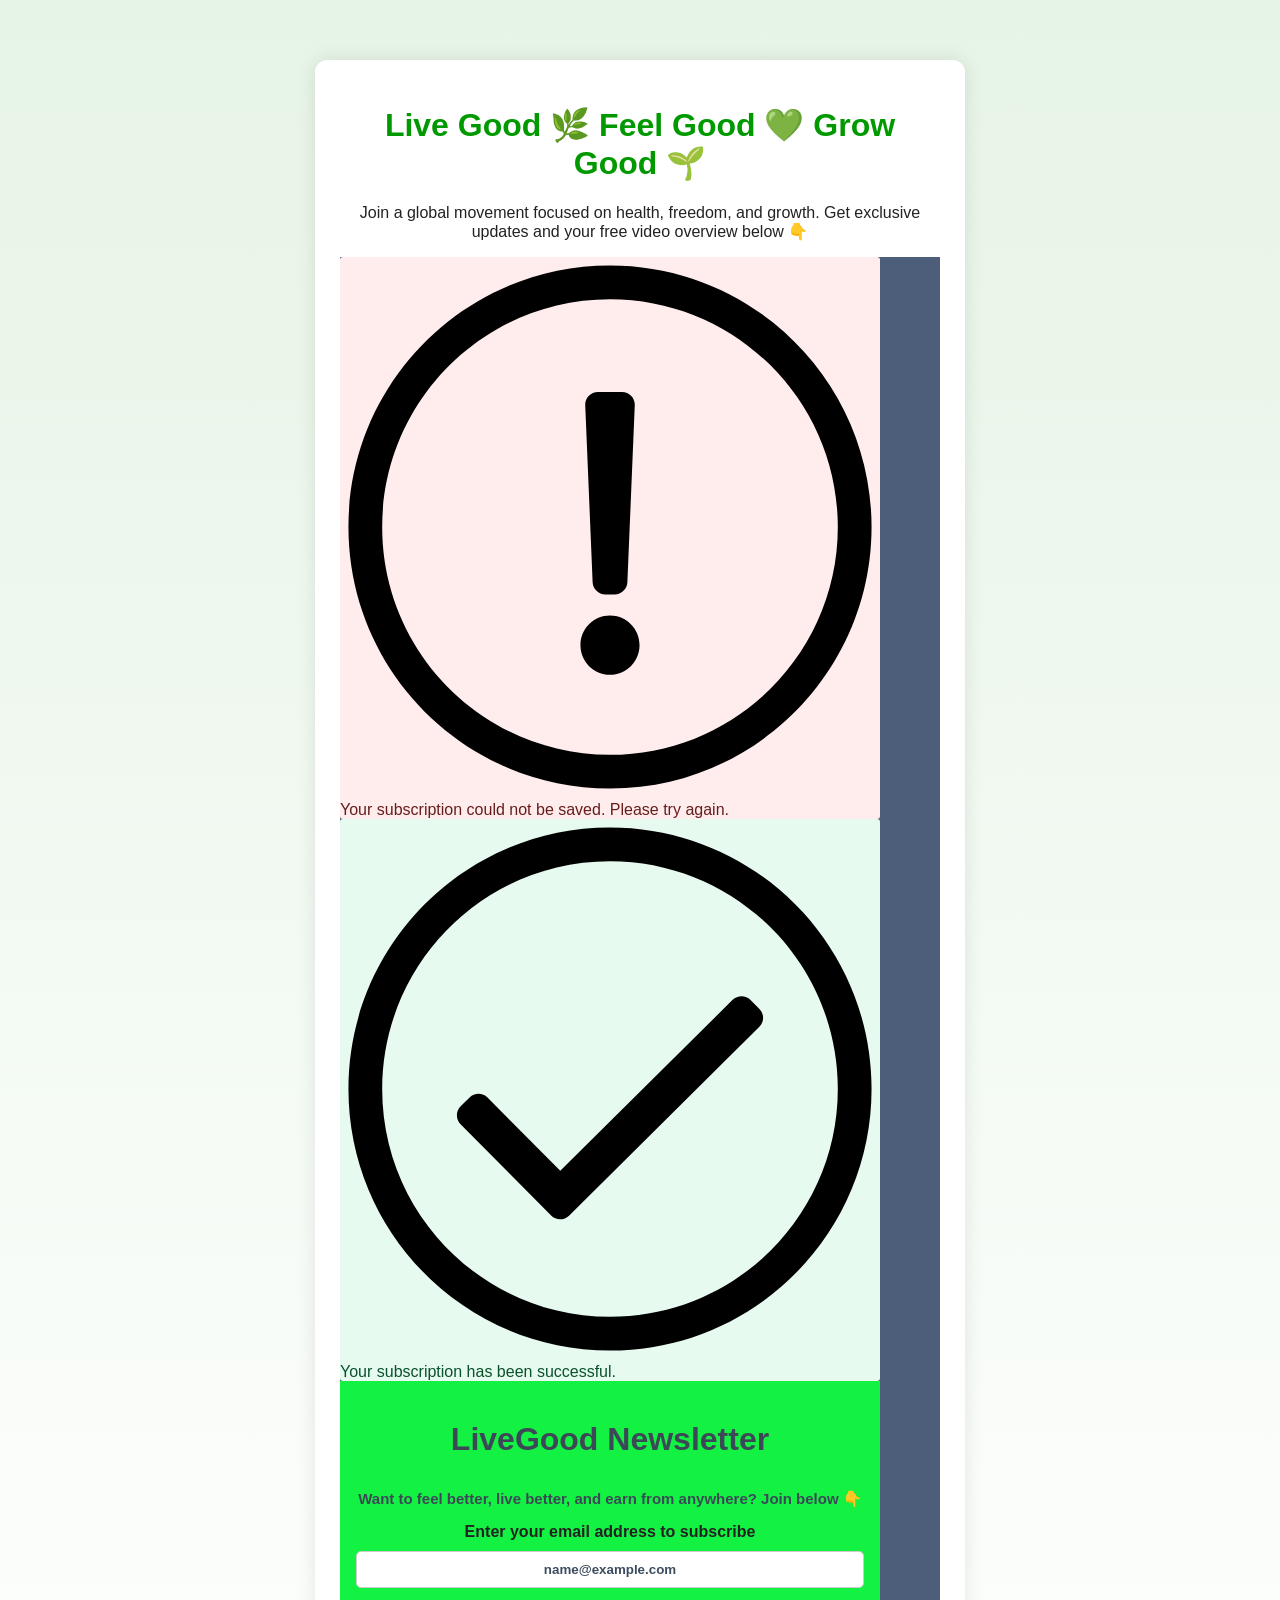
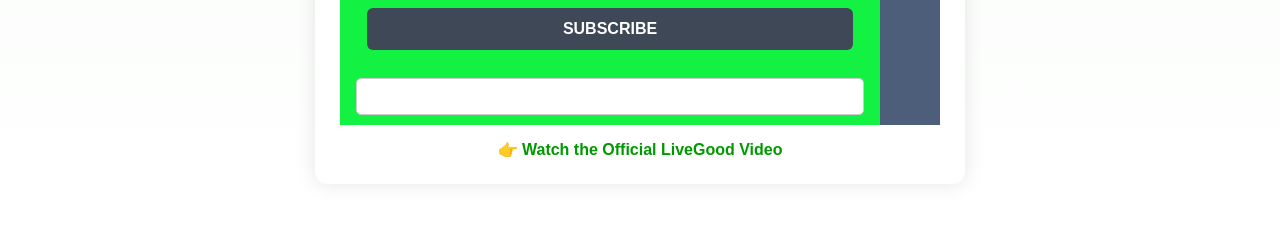
==== index.html @ 509481cb "Update index.html" ====
<!DOCTYPE html>
<html lang="en">
<head>
  <meta charset="UTF-8" />
  <meta name="viewport" content="width=device-width, initial-scale=1.0"/>
  <title>LiveGood | Join the Movement 🌿</title>
  <link rel="stylesheet" href="style.css"/>

  <!-- Begin Brevo Form Styles -->
  <style>
    @font-face {
      font-display: block;
      font-family: Roboto;
      src: url(https://assets.brevo.com/font/Roboto/Latin/normal/normal/7529907e9eaf8ebb5220c5f9850e3811.woff2) format("woff2"),
           url(https://assets.brevo.com/font/Roboto/Latin/normal/normal/25c678feafdc175a70922a116c9be3e7.woff) format("woff");
    }
    @font-face {
      font-display: fallback;
      font-family: Roboto;
      font-weight: 600;
      src: url(https://assets.brevo.com/font/Roboto/Latin/medium/normal/6e9caeeafb1f3491be3e32744bc30440.woff2) format("woff2"),
           url(https://assets.brevo.com/font/Roboto/Latin/medium/normal/71501f0d8d5aa95960f6475d5487d4c2.woff) format("woff");
    }
    @font-face {
      font-display: fallback;
      font-family: Roboto;
      font-weight: 700;
      src: url(https://assets.brevo.com/font/Roboto/Latin/bold/normal/3ef7cf158f310cf752d5ad08cd0e7e60.woff2) format("woff2"),
           url(https://assets.brevo.com/font/Roboto/Latin/bold/normal/ece3a1d82f18b60bcce0211725c476aa.woff) format("woff");
    }

    #sib-container input::placeholder,
    #sib-container textarea::placeholder {
      text-align: center;
      font-weight: 700;
      font-family: Helvetica, sans-serif;
      color: #3c4c5e;
    }
    #sib-container a { text-decoration: underline; color: #1983e8; }
  </style>
  <link rel="stylesheet" href="https://sibforms.com/forms/end-form/build/sib-styles.css"/>
  <!-- End Brevo Form Styles -->
</head>

<body>
  <div class="container">
    <h1>Live Good 🌿 Feel Good 💚 Grow Good 🌱</h1>
    <p>Join a global movement focused on health, freedom, and growth. Get exclusive updates and your free video overview below 👇</p>

    <!-- ✅ START: Brevo Form -->
    <div class="sib-form" style="text-align:center; background-color:#4d5e7b;">
      <div id="sib-form-container" class="sib-form-container">
        <div id="error-message" class="sib-form-message-panel" style="font-size:16px; text-align:left; font-family:Helvetica, sans-serif; color:#661d1d; background-color:#ffeded; border-radius:3px; border-color:#ff4949; max-width:540px;">
          <div class="sib-form-message-panel__text sib-form-message-panel__text--center">
            <svg viewBox="0 0 512 512" class="sib-icon sib-notification__icon">
              <path d="M256 40c118.621 0 216 96.075 216 216 0 119.291-96.61 216-216 216-119.244 0-216-96.562-216-216 0-119.203 96.602-216 216-216m0-32C119.043 8 8 119.083 8 256c0 136.997 111.043 248 248 248s248-111.003 248-248C504 119.083 392.957 8 256 8zm-11.49 120h22.979c6.823 0 12.274 5.682 11.99 12.5l-7 168c-.268 6.428-5.556 11.5-11.99 11.5h-8.979c-6.433 0-11.722-5.073-11.99-11.5l-7-168c-.283-6.818 5.167-12.5 11.99-12.5zM256 340c-15.464 0-28 12.536-28 28s12.536 28 28 28 28-12.536 28-28-12.536-28-28-28z"/>
            </svg>
            <span class="sib-form-message-panel__inner-text">Your subscription could not be saved. Please try again.</span>
          </div>
        </div>

        <div id="success-message" class="sib-form-message-panel" style="font-size:16px; text-align:left; font-family:Helvetica, sans-serif; color:#085229; background-color:#e7faf0; border-radius:3px; border-color:#13ce66; max-width:540px;">
          <div class="sib-form-message-panel__text sib-form-message-panel__text--center">
            <svg viewBox="0 0 512 512" class="sib-icon sib-notification__icon">
              <path d="M256 8C119.033 8 8 119.033 8 256s111.033 248 248 248 248-111.033 248-248S392.967 8 256 8zm0 464c-118.664 0-216-96.055-216-216 0-118.663 96.055-216 216-216 118.664 0 216 96.055 216 216 0 118.663-96.055 216-216 216zm141.63-274.961L217.15 376.071c-4.705 4.667-12.303 4.637-16.97-.068l-85.878-86.572c-4.667-4.705-4.637-12.303.068-16.97l8.52-8.451c4.705-4.667 12.303-4.637 16.97.068l68.976 69.533 163.441-162.13c4.705-4.667 12.303-4.637 16.97.068l8.451 8.52c4.668 4.705 4.637 12.303-.068 16.97z"/>
            </svg>
            <span class="sib-form-message-panel__inner-text">Your subscription has been successful.</span>
          </div>
        </div>

        <div id="sib-container" class="sib-container--large sib-container--vertical" style="text-align:center; background-color:rgba(19,242,66,1); max-width:540px; border-width:0px; border-color:#C0CCD9; border-style:solid; direction:ltr">
          <form id="sib-form" method="POST" action="https://a145c71f.sibforms.com/serve/[base64]" data-type="subscription">
            <div style="padding: 8px 0;">
              <p style="font-size:32px; font-weight:700; color:#3C4858;">LiveGood Newsletter</p>
              <p style="font-size:15px; font-weight:700; color:#3C4858;">Want to feel better, live better, and earn from anywhere? Join below 👇</p>

              <label for="EMAIL" style="font-weight:700; display:block; margin-top:6px;">Enter your email address to subscribe</label>
              <!-- IMPORTANT: make this an actual email field -->
              <input class="input" type="email" id="EMAIL" name="EMAIL" autocomplete="email" placeholder="name@example.com" data-required="true" required />

              <button class="sib-form-block__button sib-form-block__button-with-loader" type="submit"
                      style="font-size:16px; font-weight:700; color:#FFFFFF; background-color:#3E4857; border-radius:6px; border:0; padding:12px 18px; margin-top:10px; cursor:pointer;">
                SUBSCRIBE
              </button>
            </div>
            <input type="hidden" name="locale" value="en"/>
            <input type="text" name="email_address_check" value="" class="input--hidden"/>
          </form>
        </div>
      </div>
    </div>
    <!-- ✅ END: Brevo Form -->

    <a class="primary-link" href="https://www.LiveGoodTour.com/mofa1920" target="_blank" rel="noopener">
      👉 Watch the Official LiveGood Video
    </a>
  </div>

  <!-- Brevo scripts -->
  <script>
    window.REQUIRED_CODE_ERROR_MESSAGE = 'Please choose a country code';
    window.LOCALE = 'en';
    window.EMAIL_INVALID_MESSAGE = window.SMS_INVALID_MESSAGE = "The information provided is invalid. Please review the field format and try again.";
    window.REQUIRED_ERROR_MESSAGE = "This field cannot be left blank.";
    window.GENERIC_INVALID_MESSAGE = "The information provided is invalid. Please review the field format and try again.";
    var AUTOHIDE = Boolean(0);
  </script>
  <script defer src="https://sibforms.com/forms/end-form/build/main.js"></script>
  <!-- End Brevo scripts -->
</body>
</html>
---- style.css ----
body {
  font-family: Arial, sans-serif;
  background: linear-gradient(180deg, #e6f4e6, #ffffff);
  color: #222;
  text-align: center;
  margin: 0;
  padding: 0;
}

.container {
  max-width: 600px;
  margin: 60px auto;
  background: white;
  padding: 25px;
  border-radius: 12px;
  box-shadow: 0 0 20px rgba(0,0,0,0.1);
}

h1 {
  color: #009900;
}

input, button {
  width: 90%;
  padding: 10px;
  margin: 10px 0;
  border-radius: 5px;
  border: 1px solid #ccc;
}

button {
  background-color: #009900;
  color: white;
  font-weight: bold;
  border: none;
  cursor: pointer;
}

button:hover {
  background-color: #00b300;
}

a {
  display: inline-block;
  margin-top: 15px;
  color: #009900;
  text-decoration: none;
  font-weight: bold;
}
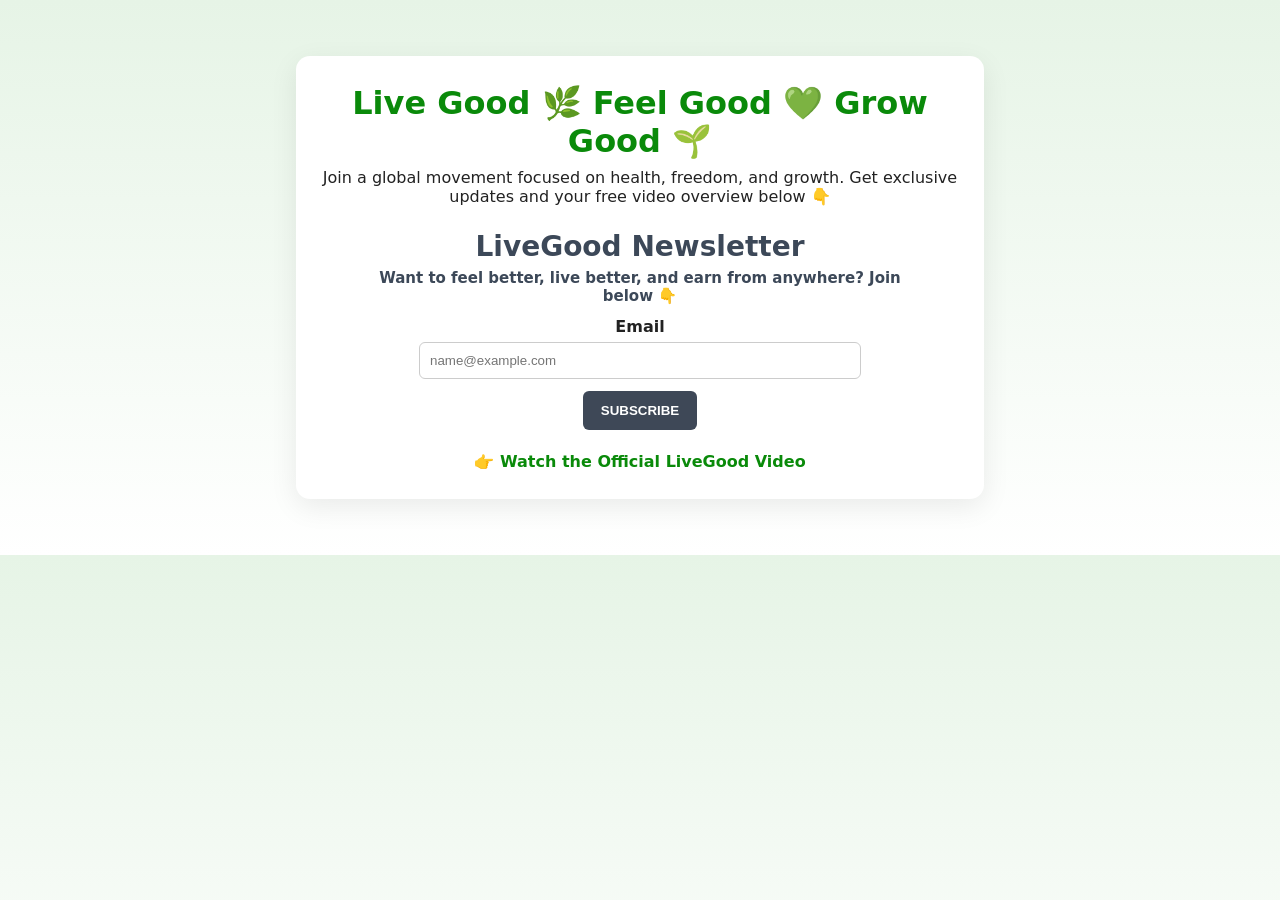
==== commit 4fe30368: "Update index.html" ====
--- a/index.html
+++ b/index.html
@@ -6,106 +6,50 @@
   <title>LiveGood | Join the Movement 🌿</title>
   <link rel="stylesheet" href="style.css"/>
 
-  <!-- Begin Brevo Form Styles -->
-  <style>
-    @font-face {
-      font-display: block;
-      font-family: Roboto;
-      src: url(https://assets.brevo.com/font/Roboto/Latin/normal/normal/7529907e9eaf8ebb5220c5f9850e3811.woff2) format("woff2"),
-           url(https://assets.brevo.com/font/Roboto/Latin/normal/normal/25c678feafdc175a70922a116c9be3e7.woff) format("woff");
-    }
-    @font-face {
-      font-display: fallback;
-      font-family: Roboto;
-      font-weight: 600;
-      src: url(https://assets.brevo.com/font/Roboto/Latin/medium/normal/6e9caeeafb1f3491be3e32744bc30440.woff2) format("woff2"),
-           url(https://assets.brevo.com/font/Roboto/Latin/medium/normal/71501f0d8d5aa95960f6475d5487d4c2.woff) format("woff");
-    }
-    @font-face {
-      font-display: fallback;
-      font-family: Roboto;
-      font-weight: 700;
-      src: url(https://assets.brevo.com/font/Roboto/Latin/bold/normal/3ef7cf158f310cf752d5ad08cd0e7e60.woff2) format("woff2"),
-           url(https://assets.brevo.com/font/Roboto/Latin/bold/normal/ece3a1d82f18b60bcce0211725c476aa.woff) format("woff");
-    }
-
-    #sib-container input::placeholder,
-    #sib-container textarea::placeholder {
-      text-align: center;
-      font-weight: 700;
-      font-family: Helvetica, sans-serif;
-      color: #3c4c5e;
-    }
-    #sib-container a { text-decoration: underline; color: #1983e8; }
-  </style>
-  <link rel="stylesheet" href="https://sibforms.com/forms/end-form/build/sib-styles.css"/>
-  <!-- End Brevo Form Styles -->
+  <!-- Optional font fallback -->
+  <link rel="preconnect" href="https://fonts.googleapis.com">
+  <link rel="stylesheet" href="https://fonts.googleapis.com/css2?family=Roboto:wght@400;600;700&display=swap">
 </head>
 
 <body>
   <div class="container">
     <h1>Live Good 🌿 Feel Good 💚 Grow Good 🌱</h1>
-    <p>Join a global movement focused on health, freedom, and growth. Get exclusive updates and your free video overview below 👇</p>
+    <p>Join a global movement focused on health, freedom, and growth.  
+       Get exclusive updates and your free video overview below 👇</p>
 
-    <!-- ✅ START: Brevo Form -->
-    <div class="sib-form" style="text-align:center; background-color:#4d5e7b;">
-      <div id="sib-form-container" class="sib-form-container">
-        <div id="error-message" class="sib-form-message-panel" style="font-size:16px; text-align:left; font-family:Helvetica, sans-serif; color:#661d1d; background-color:#ffeded; border-radius:3px; border-color:#ff4949; max-width:540px;">
-          <div class="sib-form-message-panel__text sib-form-message-panel__text--center">
-            <svg viewBox="0 0 512 512" class="sib-icon sib-notification__icon">
-              <path d="M256 40c118.621 0 216 96.075 216 216 0 119.291-96.61 216-216 216-119.244 0-216-96.562-216-216 0-119.203 96.602-216 216-216m0-32C119.043 8 8 119.083 8 256c0 136.997 111.043 248 248 248s248-111.003 248-248C504 119.083 392.957 8 256 8zm-11.49 120h22.979c6.823 0 12.274 5.682 11.99 12.5l-7 168c-.268 6.428-5.556 11.5-11.99 11.5h-8.979c-6.433 0-11.722-5.073-11.99-11.5l-7-168c-.283-6.818 5.167-12.5 11.99-12.5zM256 340c-15.464 0-28 12.536-28 28s12.536 28 28 28 28-12.536 28-28-12.536-28-28-28z"/>
-            </svg>
-            <span class="sib-form-message-panel__inner-text">Your subscription could not be saved. Please try again.</span>
-          </div>
-        </div>
+    <!-- ✅ Minimal Brevo Form -->
+    <form id="sib-form"
+          method="POST"
+          action="https://a145c71f.sibforms.com/serve/[base64]"
+          data-type="subscription"
+          novalidate>
+      <div style="padding:8px 0; max-width:540px; margin:0 auto; text-align:center;">
+        <p style="font-size:28px; font-weight:700; color:#3C4858; margin:0 0 6px;">LiveGood Newsletter</p>
+        <p style="font-size:15px; font-weight:600; color:#3C4858; margin:0 0 12px;">
+          Want to feel better, live better, and earn from anywhere? Join below 👇
+        </p>
 
-        <div id="success-message" class="sib-form-message-panel" style="font-size:16px; text-align:left; font-family:Helvetica, sans-serif; color:#085229; background-color:#e7faf0; border-radius:3px; border-color:#13ce66; max-width:540px;">
-          <div class="sib-form-message-panel__text sib-form-message-panel__text--center">
-            <svg viewBox="0 0 512 512" class="sib-icon sib-notification__icon">
-              <path d="M256 8C119.033 8 8 119.033 8 256s111.033 248 248 248 248-111.033 248-248S392.967 8 256 8zm0 464c-118.664 0-216-96.055-216-216 0-118.663 96.055-216 216-216 118.664 0 216 96.055 216 216 0 118.663-96.055 216-216 216zm141.63-274.961L217.15 376.071c-4.705 4.667-12.303 4.637-16.97-.068l-85.878-86.572c-4.667-4.705-4.637-12.303.068-16.97l8.52-8.451c4.705-4.667 12.303-4.637 16.97.068l68.976 69.533 163.441-162.13c4.705-4.667 12.303-4.637 16.97.068l8.451 8.52c4.668 4.705 4.637 12.303-.068 16.97z"/>
-            </svg>
-            <span class="sib-form-message-panel__inner-text">Your subscription has been successful.</span>
-          </div>
-        </div>
+        <label for="EMAIL" style="font-weight:700; display:block; margin:8px 0 6px;">Email</label>
+        <input type="email" id="EMAIL" name="EMAIL" placeholder="name@example.com"
+               required autocomplete="email"
+               style="width:100%; max-width:420px; padding:10px; border:1px solid #ccc; border-radius:6px;">
 
-        <div id="sib-container" class="sib-container--large sib-container--vertical" style="text-align:center; background-color:rgba(19,242,66,1); max-width:540px; border-width:0px; border-color:#C0CCD9; border-style:solid; direction:ltr">
-          <form id="sib-form" method="POST" action="https://a145c71f.sibforms.com/serve/[base64]" data-type="subscription">
-            <div style="padding: 8px 0;">
-              <p style="font-size:32px; font-weight:700; color:#3C4858;">LiveGood Newsletter</p>
-              <p style="font-size:15px; font-weight:700; color:#3C4858;">Want to feel better, live better, and earn from anywhere? Join below 👇</p>
+        <button type="submit"
+                style="display:inline-block; margin-top:12px; padding:12px 18px; border:0; border-radius:6px;
+                       background:#3E4857; color:#fff; font-weight:700; cursor:pointer;">
+          SUBSCRIBE
+        </button>
 
-              <label for="EMAIL" style="font-weight:700; display:block; margin-top:6px;">Enter your email address to subscribe</label>
-              <!-- IMPORTANT: make this an actual email field -->
-              <input class="input" type="email" id="EMAIL" name="EMAIL" autocomplete="email" placeholder="name@example.com" data-required="true" required />
-
-              <button class="sib-form-block__button sib-form-block__button-with-loader" type="submit"
-                      style="font-size:16px; font-weight:700; color:#FFFFFF; background-color:#3E4857; border-radius:6px; border:0; padding:12px 18px; margin-top:10px; cursor:pointer;">
-                SUBSCRIBE
-              </button>
-            </div>
-            <input type="hidden" name="locale" value="en"/>
-            <input type="text" name="email_address_check" value="" class="input--hidden"/>
-          </form>
-        </div>
+        <!-- Hidden fields required by Brevo -->
+        <input type="hidden" name="locale" value="en">
+        <input type="text" name="email_address_check" value="" class="input--hidden" style="display:none;">
       </div>
-    </div>
-    <!-- ✅ END: Brevo Form -->
+    </form>
+    <!-- ✅ End Form -->
 
     <a class="primary-link" href="https://www.LiveGoodTour.com/mofa1920" target="_blank" rel="noopener">
       👉 Watch the Official LiveGood Video
     </a>
   </div>
-
-  <!-- Brevo scripts -->
-  <script>
-    window.REQUIRED_CODE_ERROR_MESSAGE = 'Please choose a country code';
-    window.LOCALE = 'en';
-    window.EMAIL_INVALID_MESSAGE = window.SMS_INVALID_MESSAGE = "The information provided is invalid. Please review the field format and try again.";
-    window.REQUIRED_ERROR_MESSAGE = "This field cannot be left blank.";
-    window.GENERIC_INVALID_MESSAGE = "The information provided is invalid. Please review the field format and try again.";
-    var AUTOHIDE = Boolean(0);
-  </script>
-  <script defer src="https://sibforms.com/forms/end-form/build/main.js"></script>
-  <!-- End Brevo scripts -->
 </body>
 </html>
--- a/style.css
+++ b/style.css
@@ -1,49 +1,36 @@
+/* Page base */
 body {
-  font-family: Arial, sans-serif;
+  font-family: system-ui, -apple-system, Segoe UI, Roboto, Helvetica, Arial, sans-serif;
   background: linear-gradient(180deg, #e6f4e6, #ffffff);
   color: #222;
-  text-align: center;
   margin: 0;
   padding: 0;
 }
 
+/* Card container */
 .container {
-  max-width: 600px;
-  margin: 60px auto;
-  background: white;
-  padding: 25px;
-  border-radius: 12px;
-  box-shadow: 0 0 20px rgba(0,0,0,0.1);
+  max-width: 640px;
+  margin: 56px auto;
+  background: #fff;
+  padding: 28px 24px;
+  border-radius: 14px;
+  box-shadow: 0 8px 28px rgba(0,0,0,.08);
+  text-align: center;
 }
 
-h1 {
-  color: #009900;
+h1 { color: #0a8a0a; margin: 0 0 8px; }
+p  { margin: 0 0 16px; }
+
+.primary-link {
+  display: inline-block;
+  margin-top: 14px;
+  color: #0a8a0a;
+  text-decoration: none;
+  font-weight: 700;
 }
+.primary-link:hover { text-decoration: underline; }
 
-input, button {
-  width: 90%;
-  padding: 10px;
-  margin: 10px 0;
-  border-radius: 5px;
-  border: 1px solid #ccc;
+/* Optional: tighten Brevo form spacing on small screens */
+@media (max-width: 420px) {
+  .container { margin: 24px 12px; padding: 20px 16px; }
 }
-
-button {
-  background-color: #009900;
-  color: white;
-  font-weight: bold;
-  border: none;
-  cursor: pointer;
-}
-
-button:hover {
-  background-color: #00b300;
-}
-
-a {
-  display: inline-block;
-  margin-top: 15px;
-  color: #009900;
-  text-decoration: none;
-  font-weight: bold;
-}
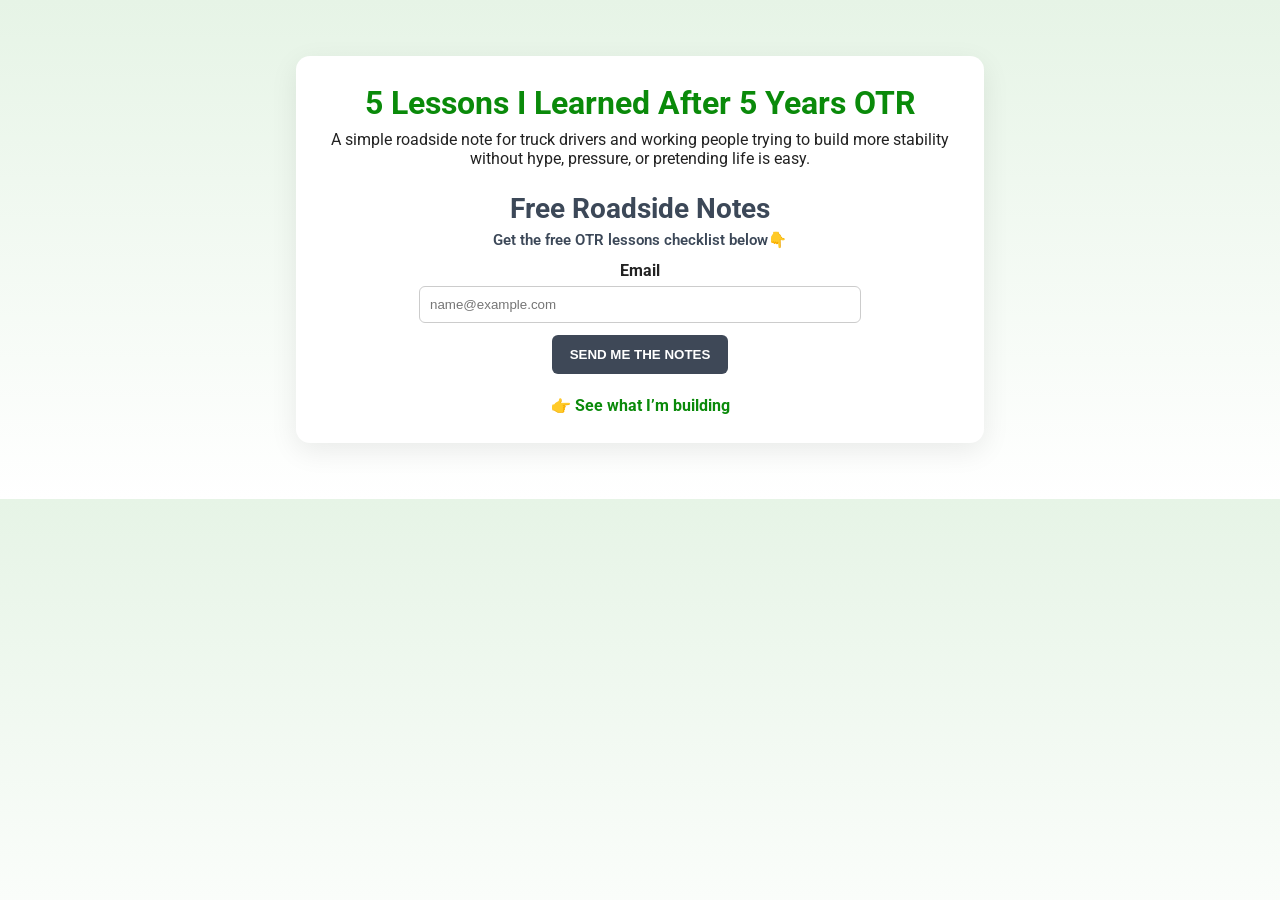
==== commit 08fcf0dc: "Update landing page offer" ====
--- a/index.html
+++ b/index.html
@@ -3,7 +3,7 @@
 <head>
   <meta charset="UTF-8" />
   <meta name="viewport" content="width=device-width, initial-scale=1.0"/>
-  <title>LiveGood | Join the Movement 🌿</title>
+ <title>5 Lessons I Learned After 5 Years OTR</title>
   <link rel="stylesheet" href="style.css"/>
 
   <!-- Optional font fallback -->
@@ -13,9 +13,9 @@
 
 <body>
   <div class="container">
-    <h1>Live Good 🌿 Feel Good 💚 Grow Good 🌱</h1>
-    <p>Join a global movement focused on health, freedom, and growth.  
-       Get exclusive updates and your free video overview below 👇</p>
+   <h1>5 Lessons I Learned After 5 Years OTR</h1>
+    <p>A simple roadside note for truck drivers and working people trying to build more stability without hype, pressure, 
+     or pretending life is easy.</p>
 
     <!-- ✅ Minimal Brevo Form -->
     <form id="sib-form"
@@ -24,10 +24,9 @@
           data-type="subscription"
           novalidate>
       <div style="padding:8px 0; max-width:540px; margin:0 auto; text-align:center;">
-        <p style="font-size:28px; font-weight:700; color:#3C4858; margin:0 0 6px;">LiveGood Newsletter</p>
-        <p style="font-size:15px; font-weight:600; color:#3C4858; margin:0 0 12px;">
-          Want to feel better, live better, and earn from anywhere? Join below 👇
-        </p>
+        <p style="font-size:28px; font-weight:700; color:#3C4858; margin:0 0 6px;">Free Roadside Notes</p>
+        <p style="font-size:15px; font-weight:600; color:#3C4858; margin:0 0 12px;">Get the free OTR lessons 
+          checklist below👇</p>
 
         <label for="EMAIL" style="font-weight:700; display:block; margin:8px 0 6px;">Email</label>
         <input type="email" id="EMAIL" name="EMAIL" placeholder="name@example.com"
@@ -37,7 +36,7 @@
         <button type="submit"
                 style="display:inline-block; margin-top:12px; padding:12px 18px; border:0; border-radius:6px;
                        background:#3E4857; color:#fff; font-weight:700; cursor:pointer;">
-          SUBSCRIBE
+         SEND ME THE NOTES
         </button>
 
         <!-- Hidden fields required by Brevo -->
@@ -48,7 +47,7 @@
     <!-- ✅ End Form -->
 
     <a class="primary-link" href="https://www.LiveGoodTour.com/mofa1920" target="_blank" rel="noopener">
-      👉 Watch the Official LiveGood Video
+     👉 See what I’m building
     </a>
   </div>
 </body>
--- a/style.css
+++ b/style.css
@@ -1,13 +1,11 @@
-/* Page base */
 body {
-  font-family: system-ui, -apple-system, Segoe UI, Roboto, Helvetica, Arial, sans-serif;
+  font-family: "Roboto", Arial, sans-serif;
   background: linear-gradient(180deg, #e6f4e6, #ffffff);
   color: #222;
   margin: 0;
   padding: 0;
 }
 
-/* Card container */
 .container {
   max-width: 640px;
   margin: 56px auto;
@@ -18,8 +16,14 @@
   text-align: center;
 }
 
-h1 { color: #0a8a0a; margin: 0 0 8px; }
-p  { margin: 0 0 16px; }
+h1 {
+  color: #0a8a0a;
+  margin: 0 0 8px;
+}
+
+p {
+  margin: 0 0 16px;
+}
 
 .primary-link {
   display: inline-block;
@@ -28,9 +32,13 @@
   text-decoration: none;
   font-weight: 700;
 }
-.primary-link:hover { text-decoration: underline; }
+.primary-link:hover {
+  text-decoration: underline;
+}
 
-/* Optional: tighten Brevo form spacing on small screens */
 @media (max-width: 420px) {
-  .container { margin: 24px 12px; padding: 20px 16px; }
+  .container {
+    margin: 24px 12px;
+    padding: 20px 16px;
+  }
 }
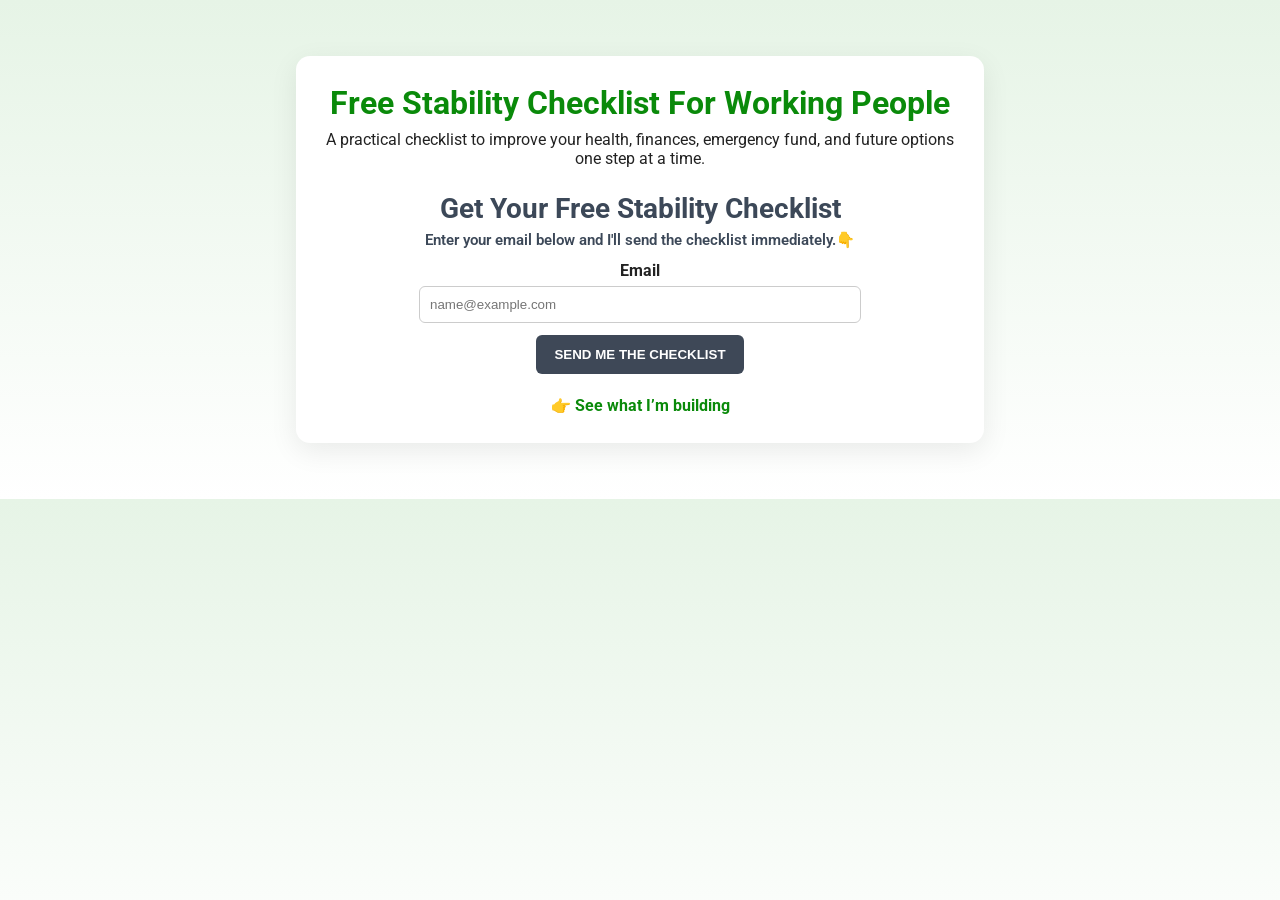
==== commit d92508df: "Update landing page messaging" ====
--- a/index.html
+++ b/index.html
@@ -3,7 +3,7 @@
 <head>
   <meta charset="UTF-8" />
   <meta name="viewport" content="width=device-width, initial-scale=1.0"/>
- <title>5 Lessons I Learned After 5 Years OTR</title>
+ <title>Free Stability Checklist For Working People</title>
   <link rel="stylesheet" href="style.css"/>
 
   <!-- Optional font fallback -->
@@ -13,9 +13,8 @@
 
 <body>
   <div class="container">
-   <h1>5 Lessons I Learned After 5 Years OTR</h1>
-    <p>A simple roadside note for truck drivers and working people trying to build more stability without hype, pressure, 
-     or pretending life is easy.</p>
+   <h1>Free Stability Checklist For Working People</h1>
+    <p>A practical checklist to improve your health, finances, emergency fund, and future options one step at a time.</p>
 
     <!-- ✅ Minimal Brevo Form -->
     <form id="sib-form"
@@ -24,9 +23,9 @@
           data-type="subscription"
           novalidate>
       <div style="padding:8px 0; max-width:540px; margin:0 auto; text-align:center;">
-        <p style="font-size:28px; font-weight:700; color:#3C4858; margin:0 0 6px;">Free Roadside Notes</p>
-        <p style="font-size:15px; font-weight:600; color:#3C4858; margin:0 0 12px;">Get the free OTR lessons 
-          checklist below👇</p>
+        <p style="font-size:28px; font-weight:700; color:#3C4858; margin:0 0 6px;">Get Your Free Stability Checklist</p>
+        <p style="font-size:15px; font-weight:600; color:#3C4858; margin:0 0 12px;">Enter your email below and 
+            I'll send the checklist immediately.👇</p>
 
         <label for="EMAIL" style="font-weight:700; display:block; margin:8px 0 6px;">Email</label>
         <input type="email" id="EMAIL" name="EMAIL" placeholder="name@example.com"
@@ -35,9 +34,8 @@
 
         <button type="submit"
                 style="display:inline-block; margin-top:12px; padding:12px 18px; border:0; border-radius:6px;
-                       background:#3E4857; color:#fff; font-weight:700; cursor:pointer;">
-         SEND ME THE NOTES
-        </button>
+                background:#3E4857; color:#fff; font-weight:700; cursor:pointer;">
+                SEND ME THE CHECKLIST</button>
 
         <!-- Hidden fields required by Brevo -->
         <input type="hidden" name="locale" value="en">
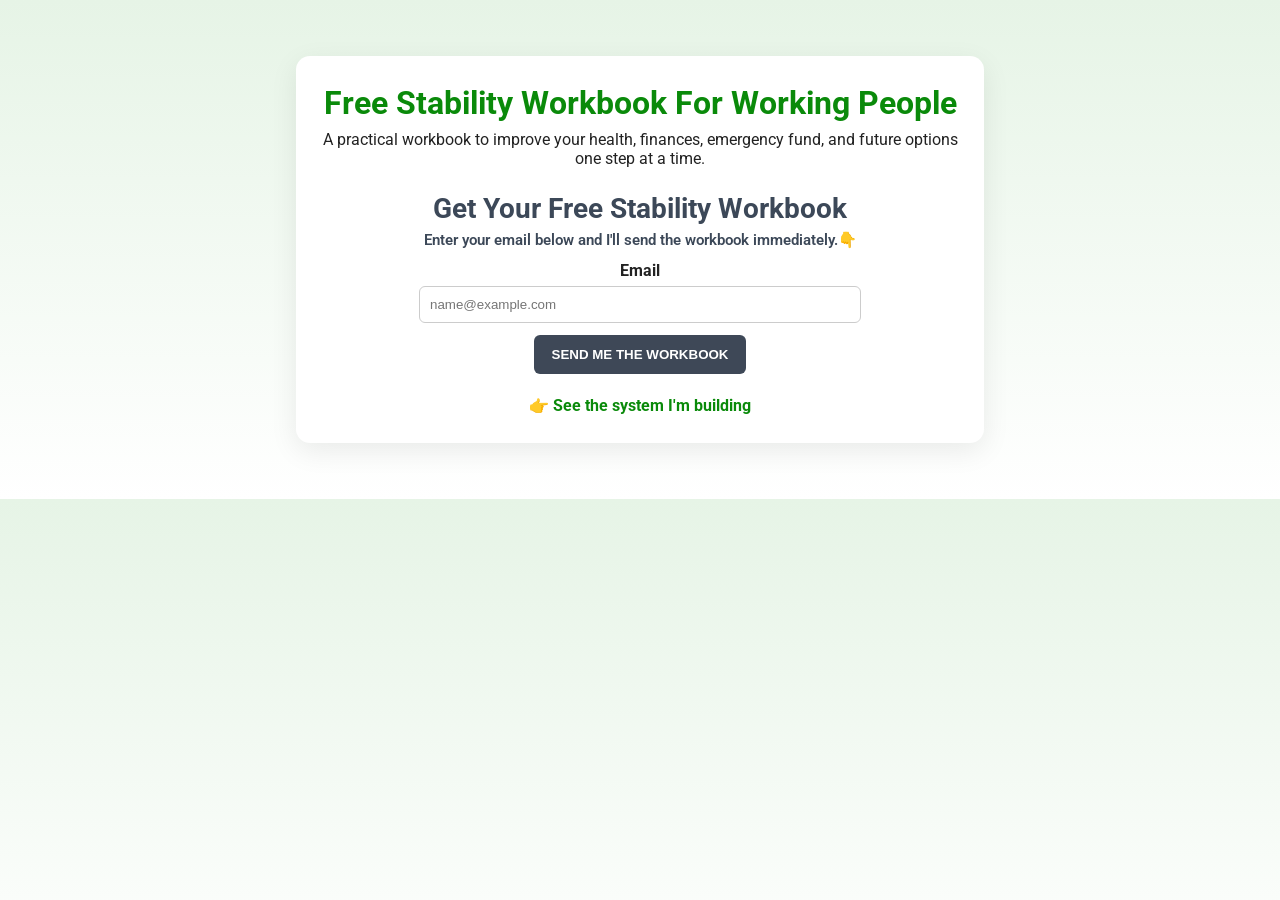
==== commit 7fc7916e: "Rename landing page from Checklist to Workbook" ====
--- a/index.html
+++ b/index.html
@@ -3,7 +3,7 @@
 <head>
   <meta charset="UTF-8" />
   <meta name="viewport" content="width=device-width, initial-scale=1.0"/>
- <title>Free Stability Checklist For Working People</title>
+ <title>Free Stability Workbook For Working People</title>
   <link rel="stylesheet" href="style.css"/>
 
   <!-- Optional font fallback -->
@@ -13,8 +13,8 @@
 
 <body>
   <div class="container">
-   <h1>Free Stability Checklist For Working People</h1>
-    <p>A practical checklist to improve your health, finances, emergency fund, and future options one step at a time.</p>
+   <h1>Free Stability Workbook For Working People</h1>
+    <p>A practical workbook to improve your health, finances, emergency fund, and future options one step at a time.</p>
 
     <!-- ✅ Minimal Brevo Form -->
     <form id="sib-form"
@@ -23,9 +23,9 @@
           data-type="subscription"
           novalidate>
       <div style="padding:8px 0; max-width:540px; margin:0 auto; text-align:center;">
-        <p style="font-size:28px; font-weight:700; color:#3C4858; margin:0 0 6px;">Get Your Free Stability Checklist</p>
+        <p style="font-size:28px; font-weight:700; color:#3C4858; margin:0 0 6px;">Get Your Free Stability Workbook</p>
         <p style="font-size:15px; font-weight:600; color:#3C4858; margin:0 0 12px;">Enter your email below and 
-            I'll send the checklist immediately.👇</p>
+            I'll send the workbook immediately.👇</p>
 
         <label for="EMAIL" style="font-weight:700; display:block; margin:8px 0 6px;">Email</label>
         <input type="email" id="EMAIL" name="EMAIL" placeholder="name@example.com"
@@ -35,7 +35,7 @@
         <button type="submit"
                 style="display:inline-block; margin-top:12px; padding:12px 18px; border:0; border-radius:6px;
                 background:#3E4857; color:#fff; font-weight:700; cursor:pointer;">
-                SEND ME THE CHECKLIST</button>
+                SEND ME THE WORKBOOK</button>
 
         <!-- Hidden fields required by Brevo -->
         <input type="hidden" name="locale" value="en">
@@ -45,7 +45,7 @@
     <!-- ✅ End Form -->
 
     <a class="primary-link" href="https://www.LiveGoodTour.com/mofa1920" target="_blank" rel="noopener">
-     👉 See what I’m building
+    👉 See the system I'm building
     </a>
   </div>
 </body>
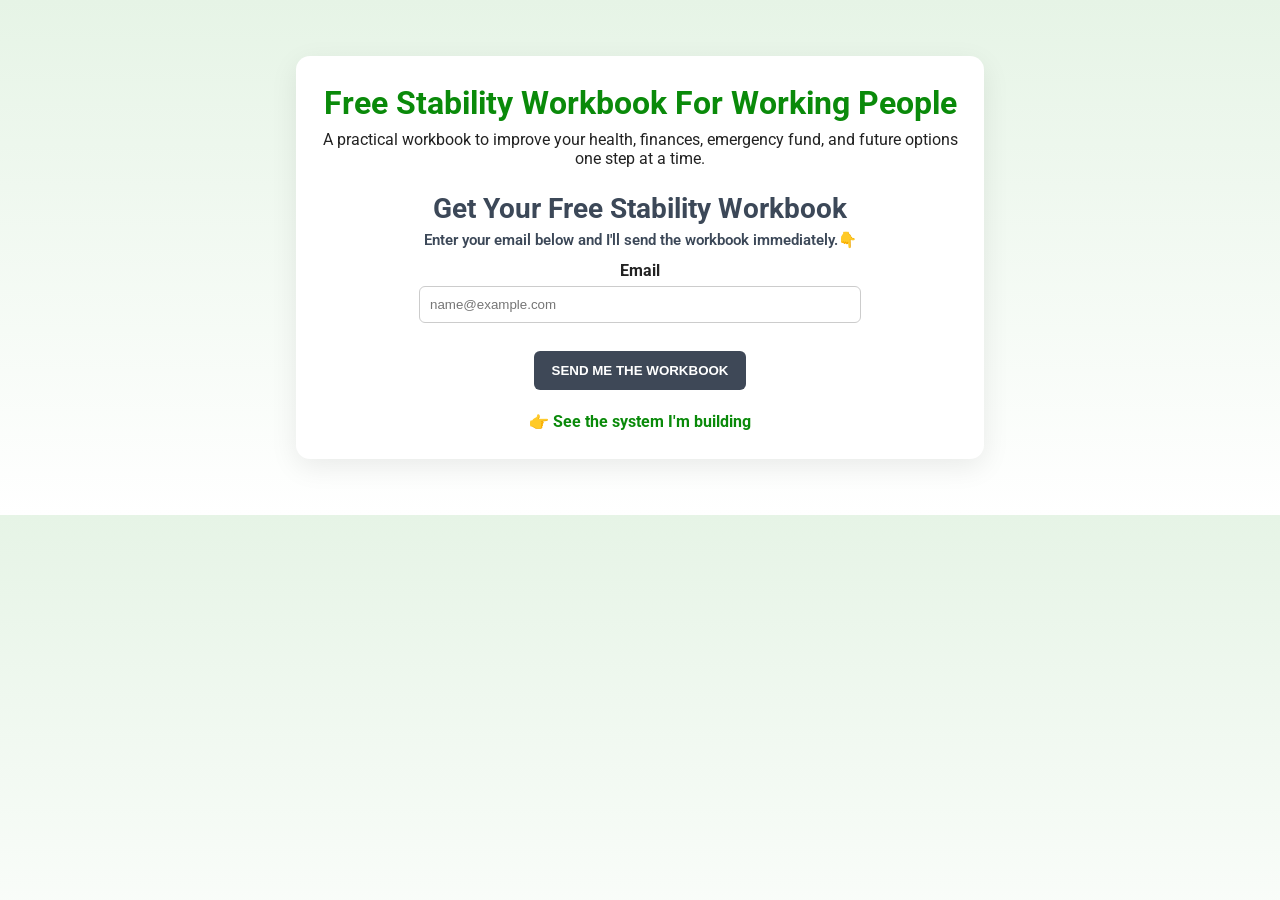
==== commit 9e32dcfc: "Add bot protection to signup form Added Google reCAPTCHA for email form validation." ====
--- a/index.html
+++ b/index.html
@@ -31,7 +31,7 @@
         <input type="email" id="EMAIL" name="EMAIL" placeholder="name@example.com"
                required autocomplete="email"
                style="width:100%; max-width:420px; padding:10px; border:1px solid #ccc; border-radius:6px;">
-
+<div class="g-recaptcha" data-sitekey="6Lc_TMgtAAAAAB2vY8D7Xl8dyL1a6CvwpK4XPR5F" style="display:flex; justify-content:center; margin:14px 0 2px;"></div>
         <button type="submit"
                 style="display:inline-block; margin-top:12px; padding:12px 18px; border:0; border-radius:6px;
                 background:#3E4857; color:#fff; font-weight:700; cursor:pointer;">
@@ -47,6 +47,7 @@
     <a class="primary-link" href="https://www.LiveGoodTour.com/mofa1920" target="_blank" rel="noopener">
     👉 See the system I'm building
     </a>
-  </div>
+    </div>
+ <script src="https://www.google.com/recaptcha/api.js" async defer></script> 
 </body>
 </html>
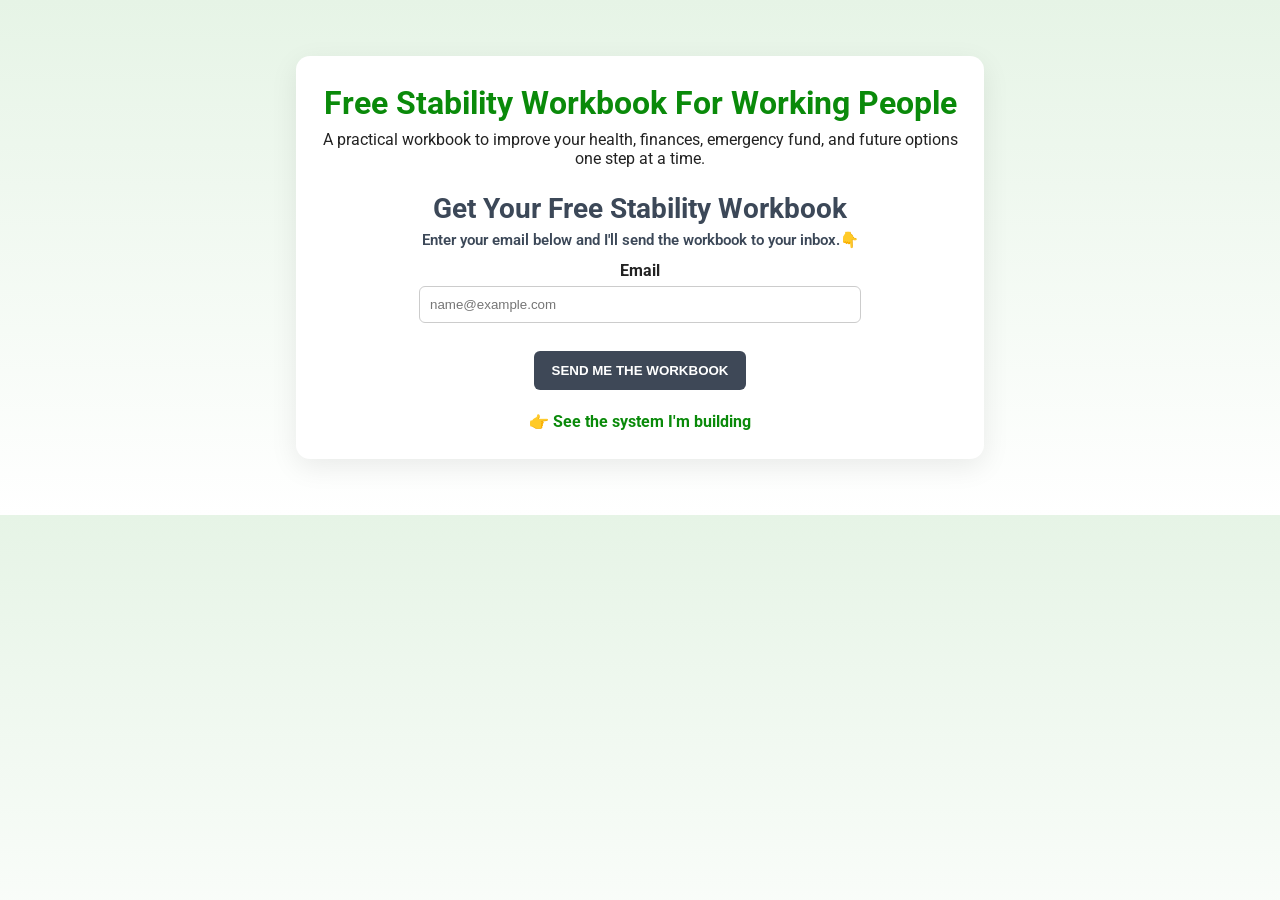
==== commit da10aef5: "Correct workbook delivery wording" ====
--- a/index.html
+++ b/index.html
@@ -24,8 +24,7 @@
           novalidate>
       <div style="padding:8px 0; max-width:540px; margin:0 auto; text-align:center;">
         <p style="font-size:28px; font-weight:700; color:#3C4858; margin:0 0 6px;">Get Your Free Stability Workbook</p>
-        <p style="font-size:15px; font-weight:600; color:#3C4858; margin:0 0 12px;">Enter your email below and 
-            I'll send the workbook immediately.👇</p>
+        <p style="font-size:15px; font-weight:600; color:#3C4858; margin:0 0 12px;">Enter your email below and I'll send the workbook to your inbox.👇</p>
 
         <label for="EMAIL" style="font-weight:700; display:block; margin:8px 0 6px;">Email</label>
         <input type="email" id="EMAIL" name="EMAIL" placeholder="name@example.com"
